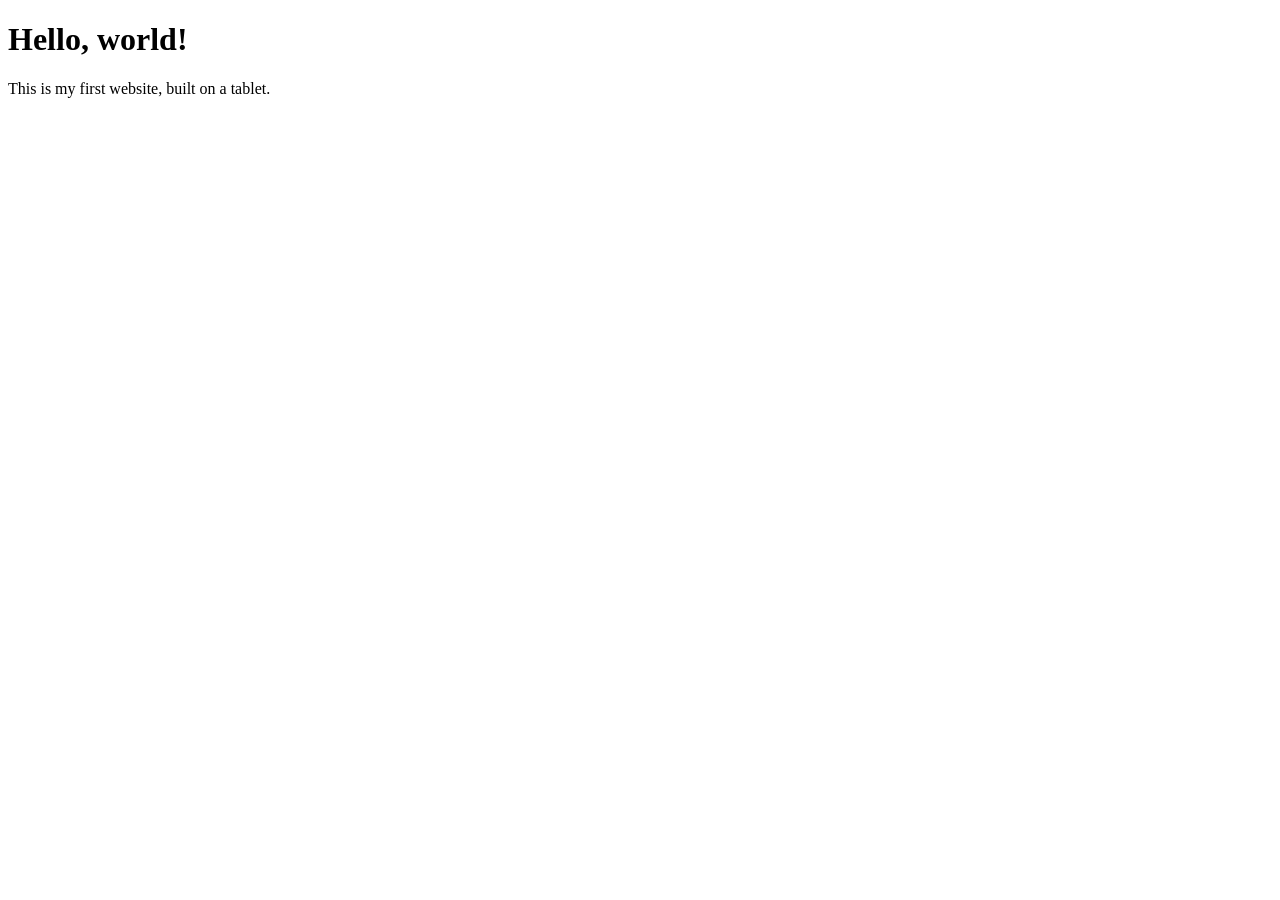
==== index.html @ 5d8b4113 "First commit: hello world page" ====
<!DOCTYPE html>
<html lang="eng">
<head>
  <meta charset="UTF-8">
  <title>My Website</title>
</head>
<body>
  <h1>Hello, world!</h1>
  <p>This is my first website, built on a tablet.</p>
</body>
</html>
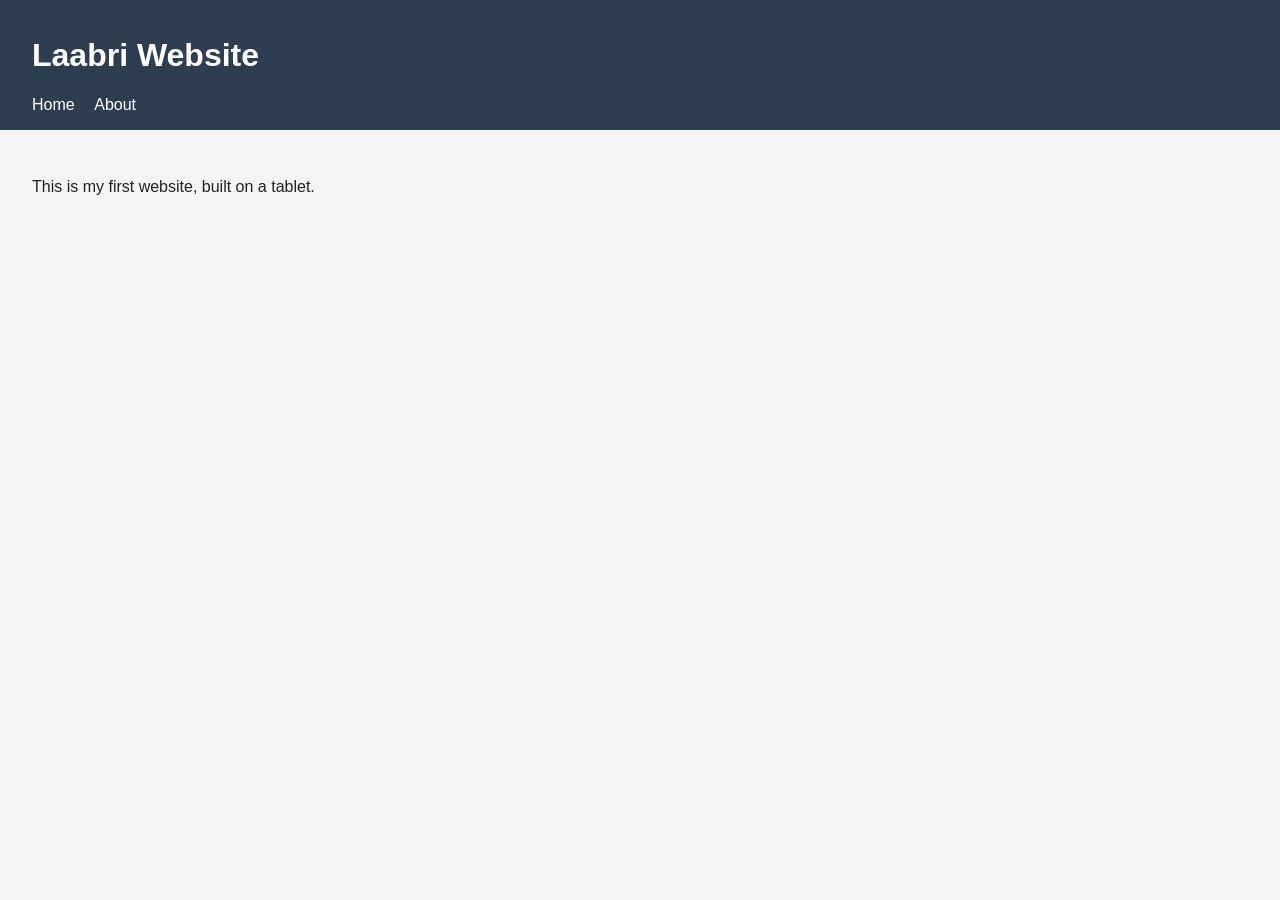
==== commit f191f5ff: "Add flexbox layout to about page with responsive stacking" ====
--- a/index.html
+++ b/index.html
@@ -1,11 +1,21 @@
 <!DOCTYPE html>
-<html lang="eng">
+<html lang="en">
 <head>
   <meta charset="UTF-8">
   <title>My Website</title>
+  <link rel="stylesheet" href="style.css">
 </head>
 <body>
-  <h1>Hello, world!</h1>
-  <p>This is my first website, built on a tablet.</p>
+  <header>
+    <h1>Laabri Website</h1>
+    <nav>
+      <a href="index.html">Home</a>
+      <a href="about.html">About</a>
+    </nav>
+  </header>
+
+  <main>
+    <p>This is my first website, built on a tablet.</p>
+  </main>
 </body>
-</html>
+</html>
--- a/style.css
+++ b/style.css
@@ -0,0 +1,58 @@
+body {
+  font-family: Arial, sans-serif;
+  margin: 0;
+  padding: 0;
+  background-color: #f4f4f4;
+  color: #222;
+}
+
+header {
+  background-color: #2c3e50;
+  color: white;
+  padding: 1rem 2rem;
+}
+
+nav a {
+  color: white;
+  margin-right: 1rem;
+  text-decoration: none;
+}
+
+nav a:hover {
+  text-decoration: underline;
+}
+
+main {
+  padding: 2rem;
+}
+
+.about-container {
+  display: flex;
+  gap: 2rem;
+  align-items: flex-start;
+}
+
+.about-photo {
+  flex: 0 0 200px;
+}
+
+.photo-placeholder {
+  width: 200px;
+  height: 200px;
+  background-color: #ccc;
+  display: flex;
+  align-items: center;
+  justify-content: center;
+  border-radius: 8px;
+  color: #555;
+}
+
+.about-text {
+  flex: 1;
+}
+
+@media (max-width: 600px) {
+  .about-container {
+    flex-direction: column;
+  }
+}
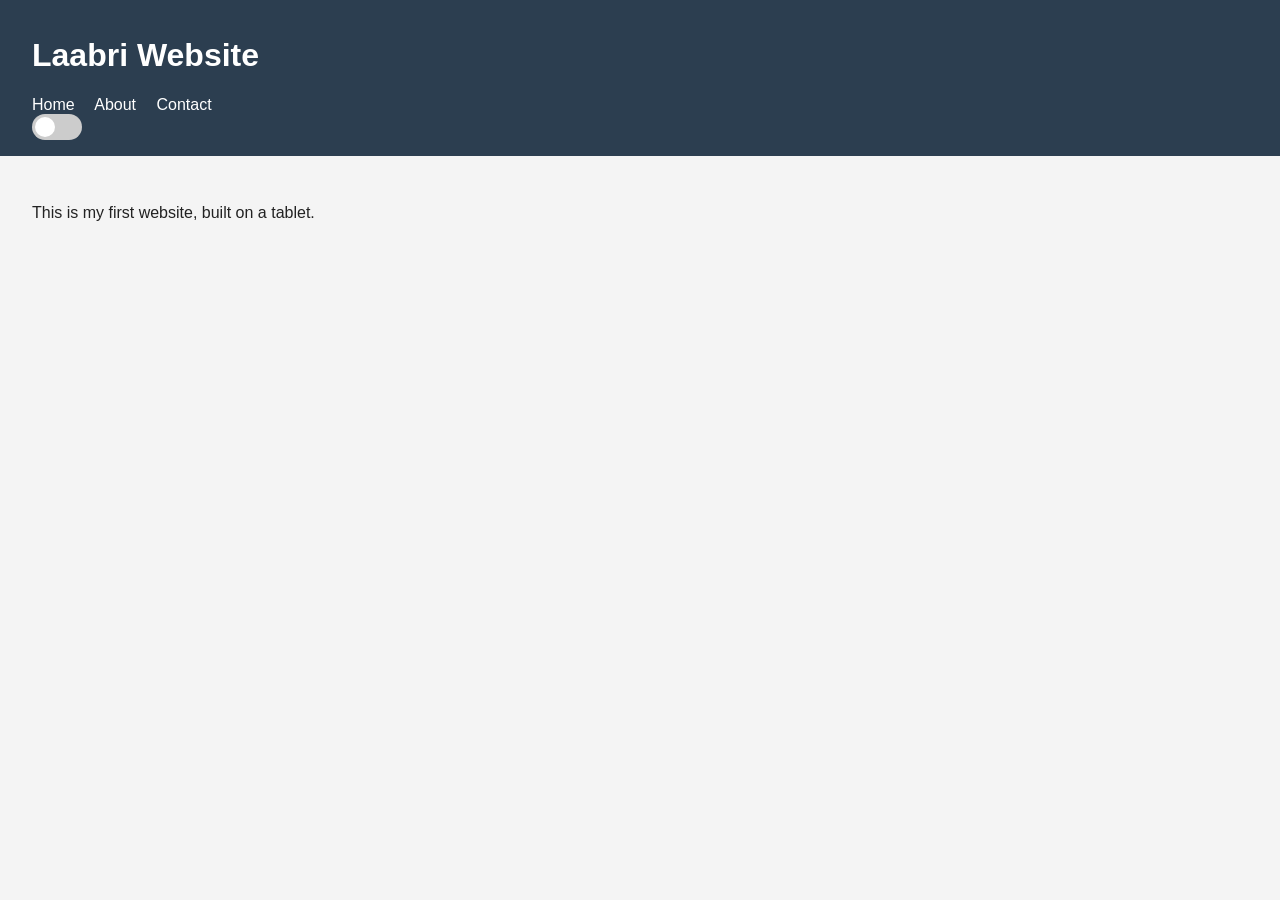
==== commit 89cf670a: "Add contact form and dark mode toggle" ====
--- a/index.html
+++ b/index.html
@@ -11,11 +11,18 @@
     <nav>
       <a href="index.html">Home</a>
       <a href="about.html">About</a>
+      <a href="contact.html">Contact</a>
     </nav>
+    <!--<button id="theme-toggle">Toggle Dark Mode</button> This is a dark mode button-->
+    <label class="switch">
+      <input type="checkbox" id="theme-toggle">
+      <span class="slider"></span>
+    </label>
   </header>
 
   <main>
     <p>This is my first website, built on a tablet.</p>
   </main>
+<script src="script.js"></script>  
 </body>
 </html>
--- a/style.css
+++ b/style.css
@@ -55,4 +55,55 @@
   .about-container {
     flex-direction: column;
   }
+}
+
+body.dark-mode {
+  background-color: #1a1a1a;
+  color: #eee;
+}
+
+body.dark-mode header {
+  background-color: #111 ;
+}
+
+.switch {
+  position: relative;
+  display: inline-block;
+  width: 50px;
+  height: 26px;
+}
+
+.switch input {
+  opacity: 0;
+  width: 0;
+  height: 0;
+}
+
+.slider {
+  position: absolute;
+  cursor: pointer;
+  top: 0; left: 0; right: 0; bottom: 0;
+  background-color: #ccc;
+  border-radius: 26px;
+  transition: 0.3s;
+}
+
+.slider::before {
+  position: absolute;
+  content: "";
+  height: 20px;
+  width: 20px;
+  left: 3px;
+  bottom: 3px;
+  background-color: white;
+  border-radius: 50%;
+  transition: 0.3s;
+}
+
+input:checked + .slider {
+  background-color: #2c3e50;
+}
+
+input:checked + .slider::before {
+  transform: translateX(24px);
 }
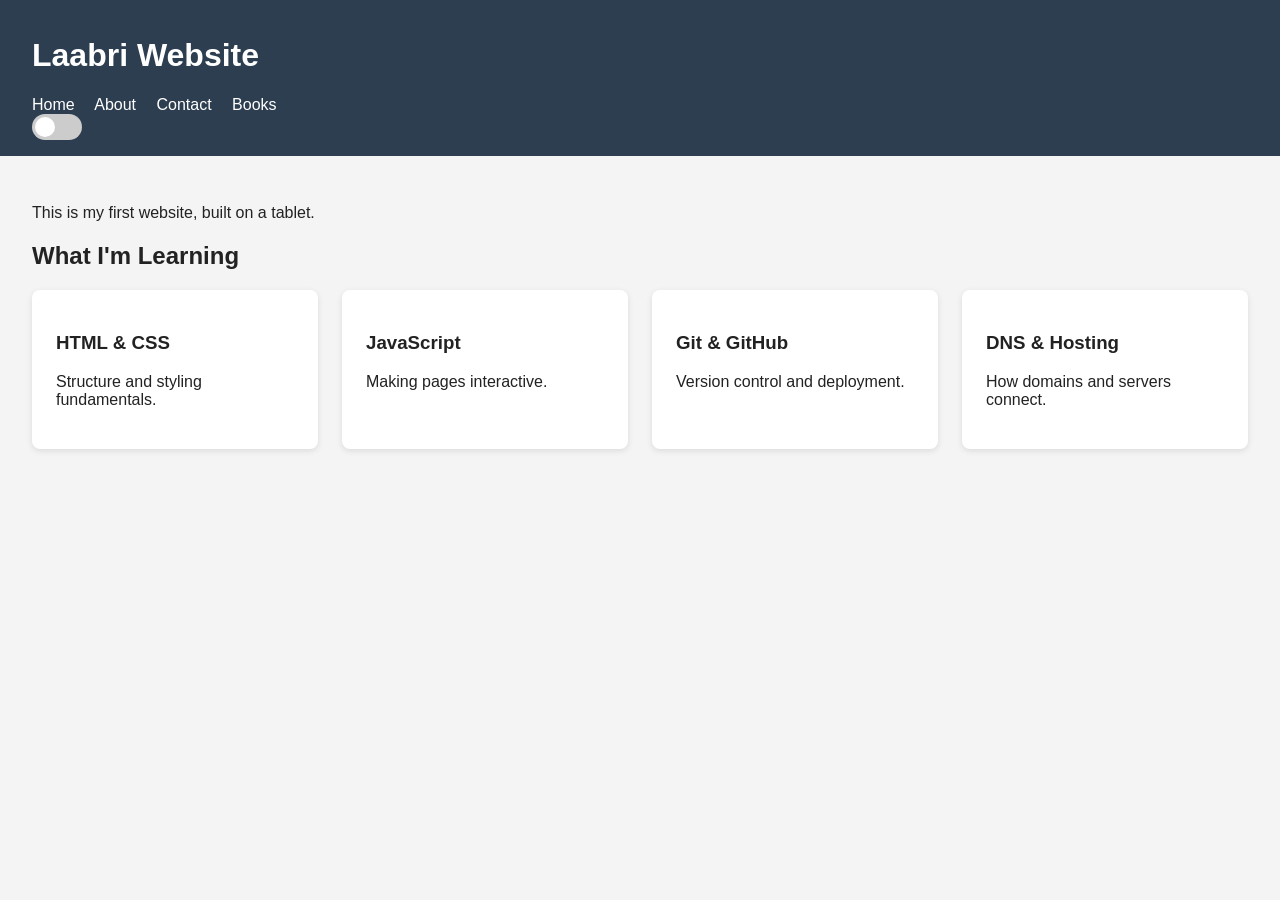
==== commit 78d6e831: "Add books page with localStorage table, grid layout for contact form and about page" ====
--- a/index.html
+++ b/index.html
@@ -12,6 +12,7 @@
       <a href="index.html">Home</a>
       <a href="about.html">About</a>
       <a href="contact.html">Contact</a>
+      <a href="books.html">Books</a>
     </nav>
     <!--<button id="theme-toggle">Toggle Dark Mode</button> This is a dark mode button-->
     <label class="switch">
@@ -22,6 +23,25 @@
 
   <main>
     <p>This is my first website, built on a tablet.</p>
+    <h2>What I'm Learning</h2>
+    <div class="card-grid">
+      <div class="card">
+        <h3>HTML & CSS</h3>
+        <p>Structure and styling fundamentals.</p>
+      </div>
+    <div class="card">
+      <h3>JavaScript</h3>
+      <p>Making pages interactive.</p>
+    </div>
+    <div class="card">
+      <h3>Git & GitHub</h3>
+      <p>Version control and deployment.</p>
+    </div>
+    <div class="card">
+      <h3>DNS & Hosting</h3>
+      <p>How domains and servers connect.</p>
+    </div>
+    </div>
   </main>
 <script src="script.js"></script>  
 </body>
--- a/style.css
+++ b/style.css
@@ -106,4 +106,98 @@
 
 input:checked + .slider::before {
   transform: translateX(24px);
+}
+
+.card-grid {
+  display: grid;
+  grid-template-columns: repeat(auto-fit, minmax(200px, 1fr));
+  gap: 1.5rem;
+  margin-top: 1rem;
+}
+
+.card {
+  background: white;
+  border-radius: 8px;
+  padding: 1.5rem;
+  box-shadow: 0 2px 6px rgba(0,0,0,0.1);
+}
+
+.about-layout {
+  display: grid;
+  grid-template-columns: 200px 1fr;
+  grid-template-areas:
+    "photo text"
+    "extra extra";
+  gap: 1.5rem;
+}
+
+.area-photo { grid-area: photo; }
+.area-text  { grid-area: text; }
+.area-extra { grid-area: extra; }
+
+@media (max-width: 600px) {
+  .about-layout {
+    grid-template-columns: 1fr;
+    grid-template-areas:
+      "photo"
+      "text"
+      "extra";
+  }
+}
+
+form {
+  display: grid;
+  grid-template-columns: 120px 1fr;
+  gap: 0.8rem 1rem;
+  max-width: 500px;
+  align-items: center;
+}
+
+form label {
+  text-align: right;
+}
+
+form input, form textarea {
+  padding: 0.5rem;
+  font-size: 1rem;
+  border: 1px solid #ccc;
+  border-radius: 4px;
+}
+
+form button {
+  grid-column: 2;
+  padding: 0.6rem;
+  background-color: #2c3e50;
+  color: white;
+  border: none;
+  border-radius: 4px;
+  cursor: pointer;
+  width: fit-content;
+}
+
+@media (max-width: 500px) {
+  form {
+    grid-template-columns: 1fr;
+  }
+  form label {
+    text-align: left;
+  }
+}
+
+table {
+  width: 100%;
+  max-width: 600px;
+  border-collapse: collapse;
+  margin-top: 1.5rem;
+}
+
+th, td {
+  text-align: left;
+  padding: 0.6rem;
+  border-bottom: 1px solid #ccc;
+}
+
+th {
+  background-color: #2c3e50;
+  color: white;
 }
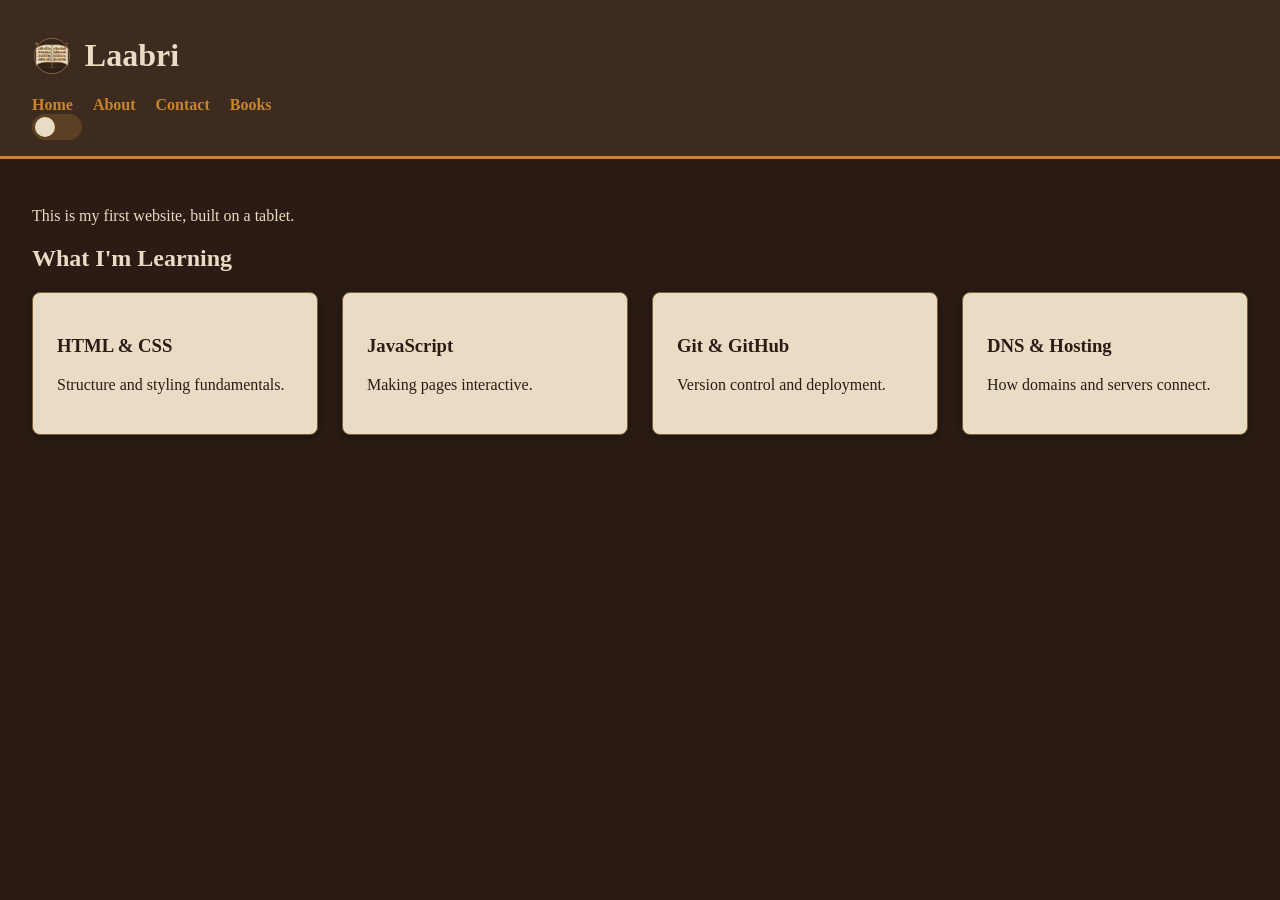
==== commit 78ca4fce: "Add steampunk logo, favicon and updated color palette" ====
--- a/index.html
+++ b/index.html
@@ -2,12 +2,16 @@
 <html lang="en">
 <head>
   <meta charset="UTF-8">
-  <title>My Website</title>
+  <title>Laabri</title>
+  <link rel="icon" type="image/svg+xml" href="logo.svg">
   <link rel="stylesheet" href="style.css">
 </head>
 <body>
   <header>
-    <h1>Laabri Website</h1>
+    <div class="logo-title">
+      <img src="logo.svg" alt="Laabri logo" class="logo">
+      <h1>Laabri</h1>
+    </div>
     <nav>
       <a href="index.html">Home</a>
       <a href="about.html">About</a>
--- a/style.css
+++ b/style.css
@@ -1,71 +1,59 @@
+:root {
+  --bg-main: #2a1c14;
+  --bg-panel: #3d2b1f;
+  --bg-card: #e8dcc4;
+  --text-main: #2a1c14;
+  --text-light: #e8dcc4;
+  --accent-copper: #c9852b;
+  --accent-brass: #b08d3f;
+  --accent-dark: #5c4023;
+  --border-brown: #7a5c33;
+}
+
 body {
-  font-family: Arial, sans-serif;
+  font-family: Georgia, 'Times New Roman', serif;
   margin: 0;
   padding: 0;
-  background-color: #f4f4f4;
-  color: #222;
+  background-color: var(--bg-main);
+  color: var(--text-light);
 }
 
 header {
-  background-color: #2c3e50;
-  color: white;
+  background-color: var(--bg-panel);
+  color: var(--text-light);
   padding: 1rem 2rem;
+  border-bottom: 3px solid var(--accent-copper);
+}
+
+.logo-title {
+  display: flex;
+  align-items: center;
+  gap: 0.8rem;
+}
+
+.logo {
+  width: 40px;
+  height: 40px;
 }
 
 nav a {
-  color: white;
+  color: var(--accent-copper);
   margin-right: 1rem;
   text-decoration: none;
+  font-weight: bold;
 }
 
 nav a:hover {
+  color: var(--accent-brass);
   text-decoration: underline;
 }
 
 main {
   padding: 2rem;
-}
-
-.about-container {
-  display: flex;
-  gap: 2rem;
-  align-items: flex-start;
-}
-
-.about-photo {
-  flex: 0 0 200px;
-}
-
-.photo-placeholder {
-  width: 200px;
-  height: 200px;
-  background-color: #ccc;
-  display: flex;
-  align-items: center;
-  justify-content: center;
-  border-radius: 8px;
-  color: #555;
-}
-
-.about-text {
-  flex: 1;
-}
-
-@media (max-width: 600px) {
-  .about-container {
-    flex-direction: column;
-  }
-}
-
-body.dark-mode {
-  background-color: #1a1a1a;
-  color: #eee;
-}
-
-body.dark-mode header {
-  background-color: #111 ;
-}
-
+  color: var(--text-light);
+}
+
+/* Dark mode toggle switch */
 .switch {
   position: relative;
   display: inline-block;
@@ -83,7 +71,7 @@
   position: absolute;
   cursor: pointer;
   top: 0; left: 0; right: 0; bottom: 0;
-  background-color: #ccc;
+  background-color: var(--accent-dark);
   border-radius: 26px;
   transition: 0.3s;
 }
@@ -95,19 +83,29 @@
   width: 20px;
   left: 3px;
   bottom: 3px;
-  background-color: white;
+  background-color: var(--text-light);
   border-radius: 50%;
   transition: 0.3s;
 }
 
 input:checked + .slider {
-  background-color: #2c3e50;
+  background-color: var(--accent-copper);
 }
 
 input:checked + .slider::before {
   transform: translateX(24px);
 }
 
+body.dark-mode {
+  background-color: #1a120c;
+  color: #d8c9a3;
+}
+
+body.dark-mode header {
+  background-color: #120c08;
+}
+
+/* Cards */
 .card-grid {
   display: grid;
   grid-template-columns: repeat(auto-fit, minmax(200px, 1fr));
@@ -116,12 +114,15 @@
 }
 
 .card {
-  background: white;
+  background: var(--bg-card);
+  color: var(--text-main);
   border-radius: 8px;
   padding: 1.5rem;
-  box-shadow: 0 2px 6px rgba(0,0,0,0.1);
-}
-
+  box-shadow: 0 2px 8px rgba(0,0,0,0.4);
+  border: 1px solid var(--border-brown);
+}
+
+/* About page grid layout */
 .about-layout {
   display: grid;
   grid-template-columns: 200px 1fr;
@@ -134,6 +135,18 @@
 .area-photo { grid-area: photo; }
 .area-text  { grid-area: text; }
 .area-extra { grid-area: extra; }
+
+.photo-placeholder {
+  width: 200px;
+  height: 200px;
+  background-color: var(--accent-dark);
+  display: flex;
+  align-items: center;
+  justify-content: center;
+  border-radius: 8px;
+  color: var(--text-light);
+  border: 2px solid var(--accent-copper);
+}
 
 @media (max-width: 600px) {
   .about-layout {
@@ -145,6 +158,7 @@
   }
 }
 
+/* Forms */
 form {
   display: grid;
   grid-template-columns: 120px 1fr;
@@ -155,24 +169,32 @@
 
 form label {
   text-align: right;
+  color: var(--text-light);
 }
 
 form input, form textarea {
   padding: 0.5rem;
   font-size: 1rem;
-  border: 1px solid #ccc;
+  border: 1px solid var(--border-brown);
   border-radius: 4px;
+  background-color: var(--bg-card);
+  color: var(--text-main);
 }
 
 form button {
   grid-column: 2;
   padding: 0.6rem;
-  background-color: #2c3e50;
-  color: white;
+  background-color: var(--accent-copper);
+  color: var(--bg-main);
   border: none;
   border-radius: 4px;
   cursor: pointer;
+  font-weight: bold;
   width: fit-content;
+}
+
+form button:hover {
+  background-color: var(--accent-brass);
 }
 
 @media (max-width: 500px) {
@@ -184,6 +206,7 @@
   }
 }
 
+/* Table */
 table {
   width: 100%;
   max-width: 600px;
@@ -194,10 +217,15 @@
 th, td {
   text-align: left;
   padding: 0.6rem;
-  border-bottom: 1px solid #ccc;
+  border-bottom: 1px solid var(--border-brown);
 }
 
 th {
-  background-color: #2c3e50;
-  color: white;
+  background-color: var(--accent-dark);
+  color: var(--text-light);
+}
+
+td {
+  background-color: var(--bg-panel);
+  color: var(--text-light);
 }
